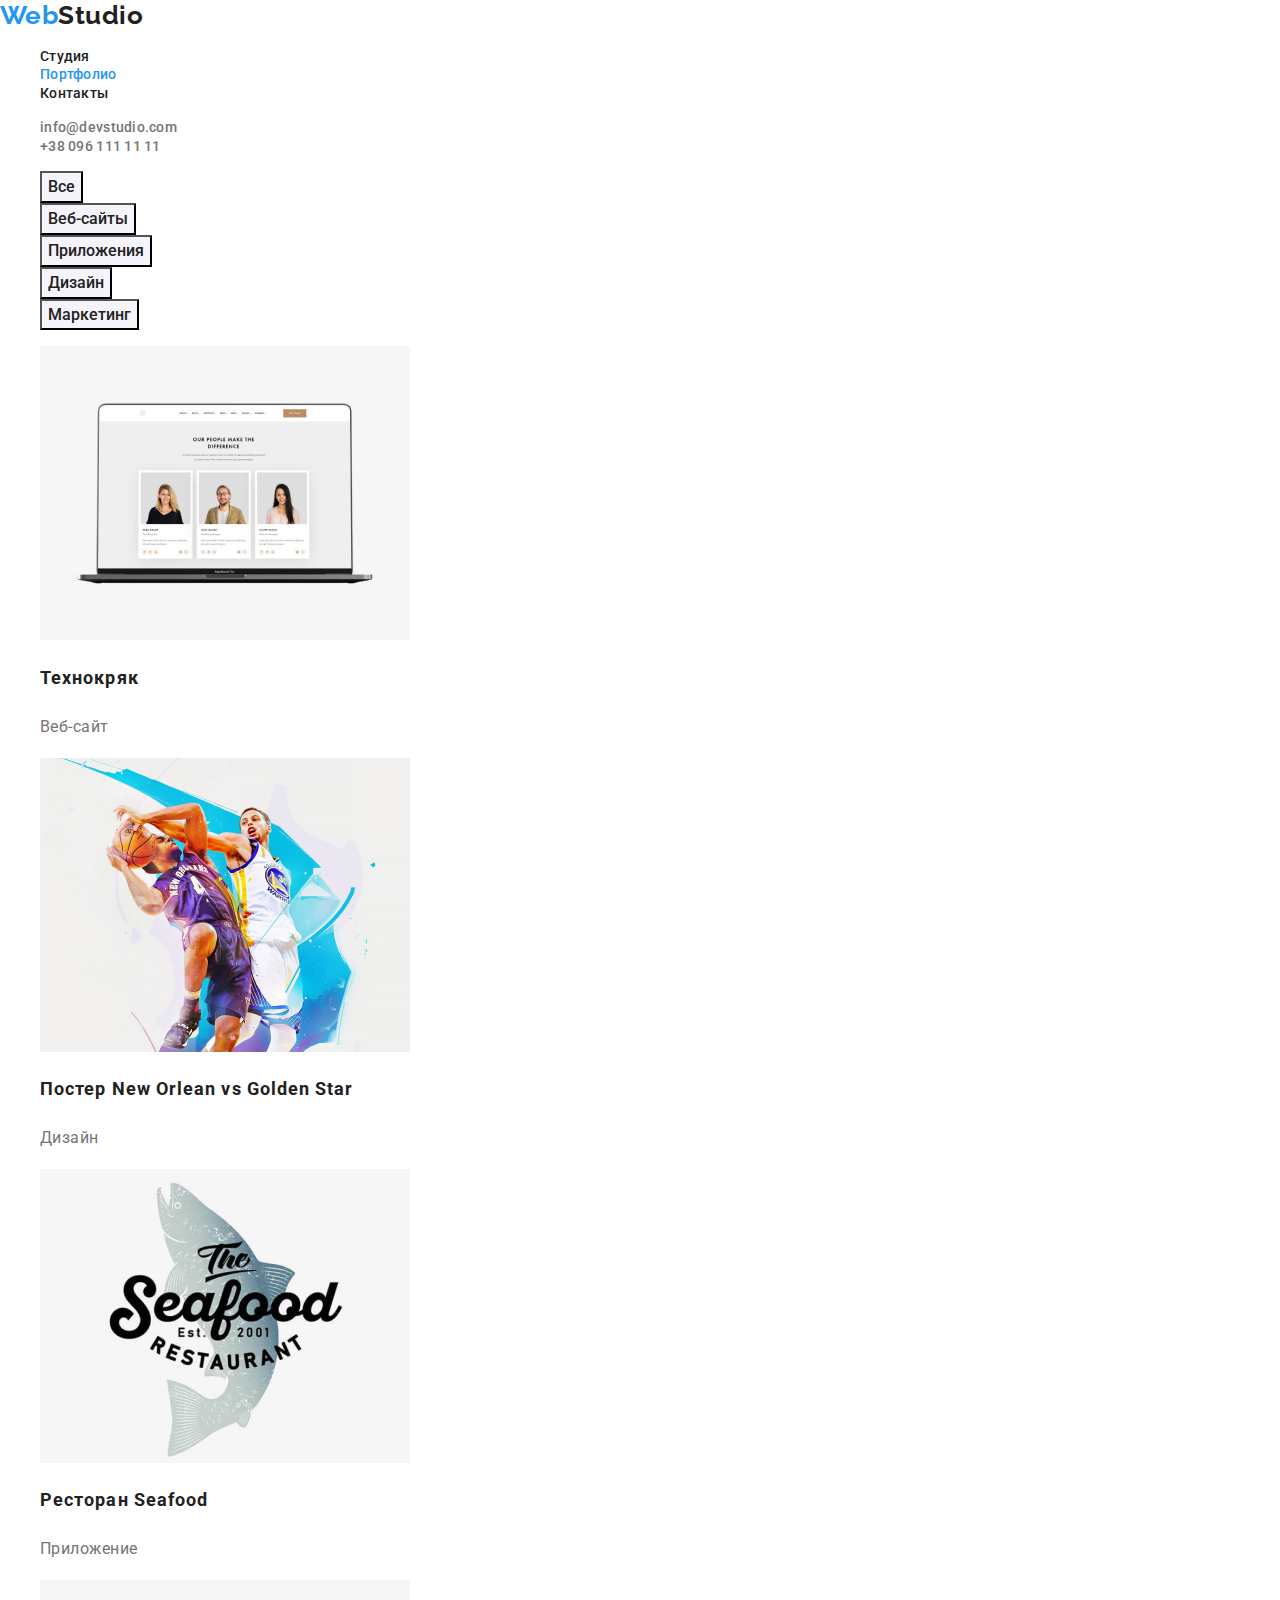
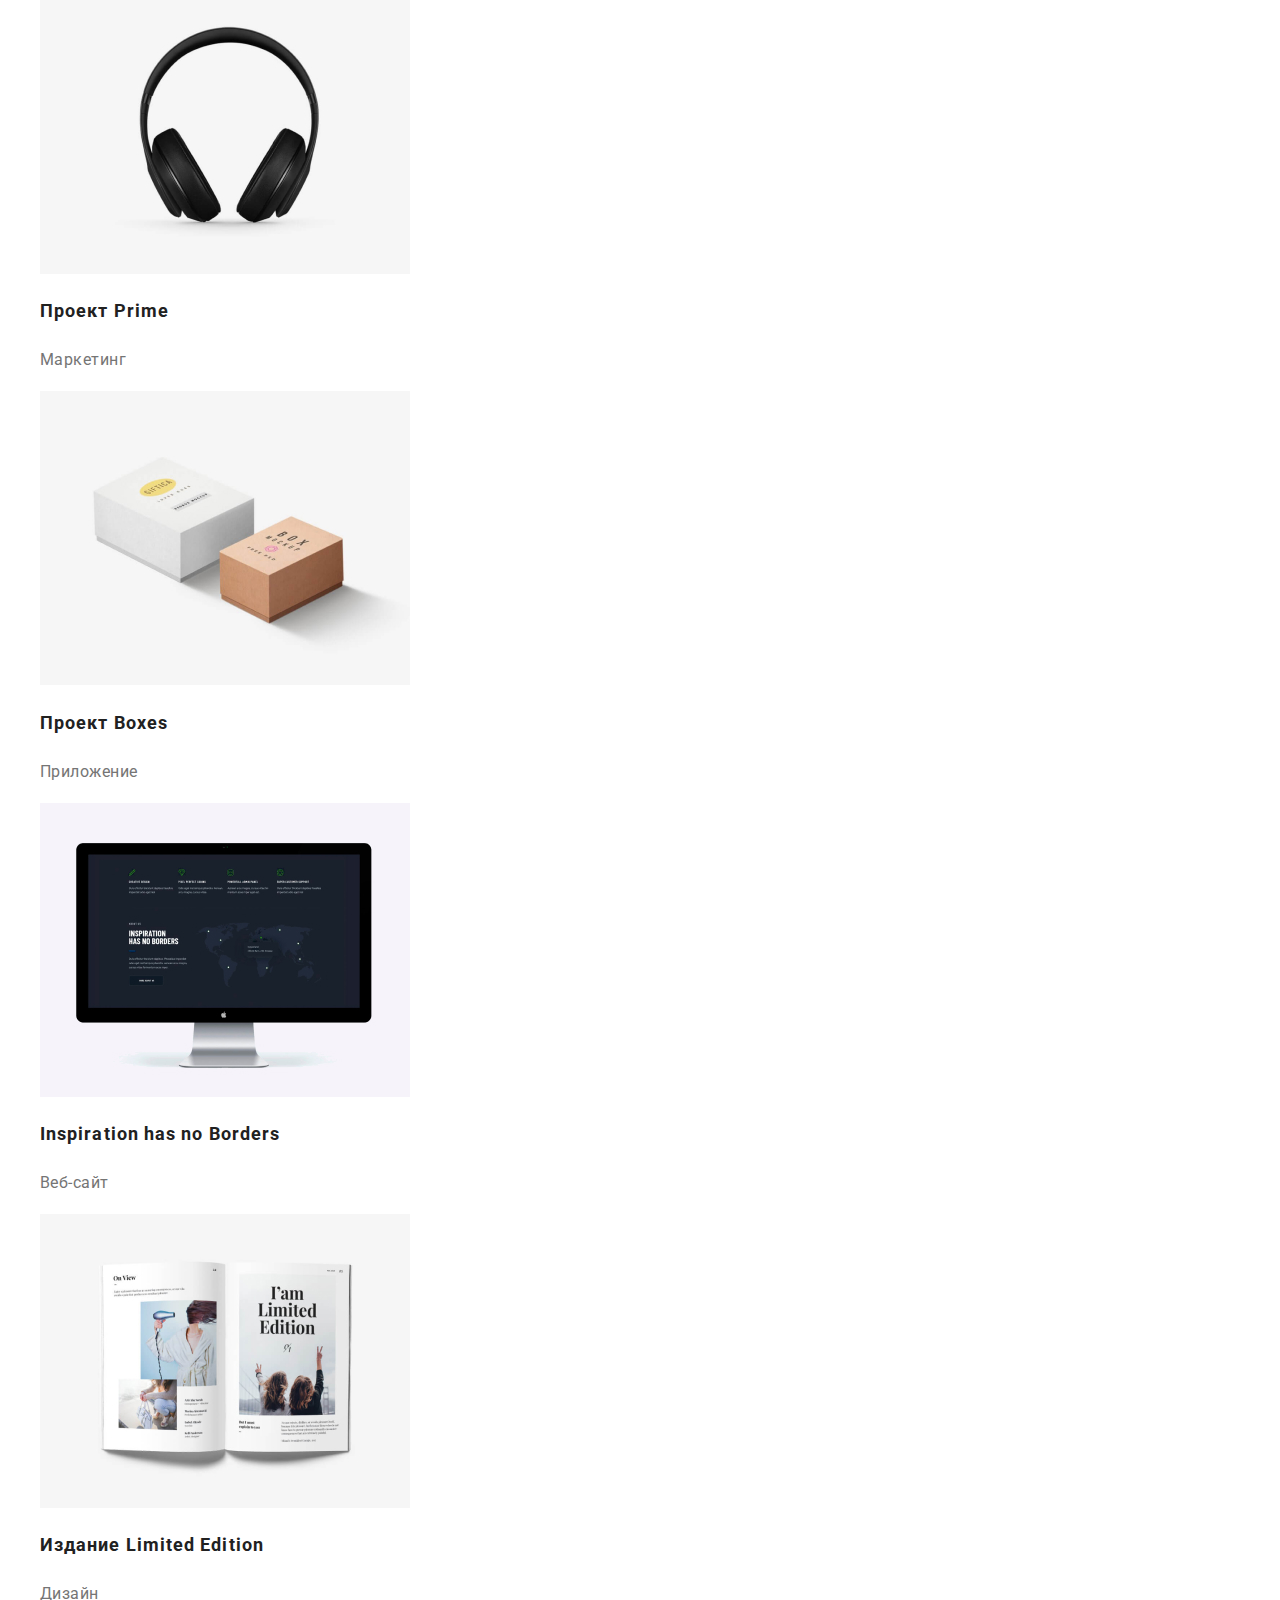
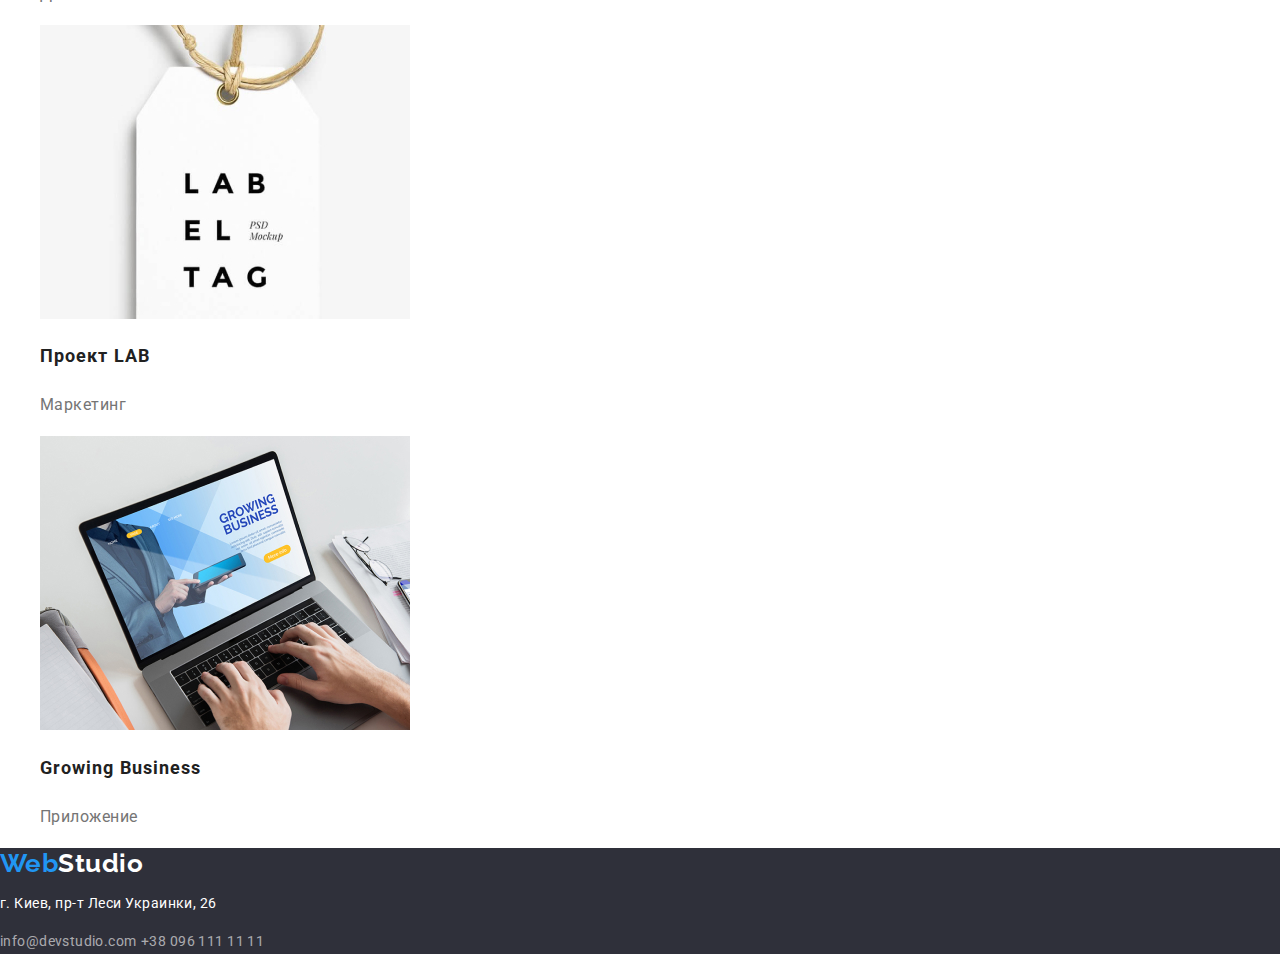
==== portfolio.html @ 4f275268 "files added" ====
<!DOCTYPE html>
<html lang="ru">
<head>
    <meta charset="UTF-8">
    <meta name="viewport" content="width=device-width, initial-scale=1.0">
    <link rel="stylesheet" href="./css/normalize.css">
    <link rel="preconnect" href="https://fonts.gstatic.com">
    <link href="https://fonts.googleapis.com/css2?family=Raleway:wght@700&family=Roboto:wght@400;500;700;900&display=swap"
        rel="stylesheet">
    <link href="https://fonts.googleapis.com/css2?family=Roboto:wght@400;500;700;900&display=swap" rel="stylesheet">
    <link rel="stylesheet" href="./css/styles.css">
    <title>Web Studio</title>
</head>
<body>
    <header class="page-header">
        <nav>
            <!-- LOGO -->
            <a class="logo header-logo" href="./index.html"><span class="logo-span">Web</span>Studio</a>
            <!-- LOGO END -->
            <ul class="site-nav">
                <li>
                    <a class="link" href="./index.html">Студия</a>
                </li>
                <li>
                    <a class="link active" href="./portfolio.html">Портфолио</a>
                </li>
                <li>
                    <a class="link" href="#">Контакты</a>
                </li>
            </ul>
        </nav>
        <ul class="contacts">
            <li>
                <a class="header-contacts" href="mailto:info@devstudio.com">info@devstudio.com</a>
            </li>
            <li>
                <a class="header-contacts" href="tel:+380961111111">+38 096 111 11 11</a>
            </li>
        </ul>
    </header>
    <main class="page-main">
        <section class="portfolio">
            <h1 class="visually-hidden">Портфолио</h1>
            <!-- FILTER-BUTTONS -->
            <ul>
                <li>
                    <button class="button" type="button">Все</button>
                </li>
                <li>
                    <button class="button" type="button">Веб-сайты</button>
                </li>
                <li>
                    <button class="button" type="button">Приложения</button>
                </li>
                <li>
                    <button class="button" type="button">Дизайн</button>
                </li>
                <li>
                    <button class="button" type="button">Маркетинг</button>
                </li>
            </ul>
            <!-- FILTER-BUTTONS end-->

            <!-- PROJECTS -->
            <ul class="project-list">
                <li>
                    <a href="">
                        <img width="370" height="294" src="./images/portfolio/img-0.jpg" alt="Картинка с ноутбуком">
                    <h2 class="title" >Технокряк</h2>
                    <p class="description">Веб-сайт</p>
                    </a>
                    </li>
                <li>
                    <a href="">
                        <img width="370" height="294" src="./images/portfolio/img-1.jpg" alt="Картинка с баскетболистами">
                    <h2 class="title" >Постер <span lang="en">New Orlean vs Golden Star</span></h2>
                    <p class="description">Дизайн</p>
                    </a>
                    </li>
                <li>
                    <a href="">
                        <img width="370" height="294" src="./images/portfolio/img-2.jpg" alt="Картинка с логотипом ресторана">
                    <h2 class="title" >Ресторан <span lang="en">Seafood</span></h2>
                    <p class="description">Приложение</p>
                    </a>
                    </li>
                <li>
                    <a href="">
                        <img width="370" height="294" src="./images/portfolio/img-3.jpg" alt="Картинка с наушниками">
                    <h2 class="title" >Проект <span lang="en">Prime</span></h2>
                    <p class="description">Маркетинг</p>
                    </a>
                    </li>
                <li>
                    <a href="">
                        <img width="370" height="294" src="./images/portfolio/img-4.jpg" alt="Картинка с картонными коробками">
                    <h2 class="title" >Проект <span lang="en">Boxes</span></h2>
                    <p class="description">Приложение</p>
                    </a>
                    </li>
                <li>
                    <a href="">
                        <img width="370" height="294" src="./images/portfolio/img-5.jpg" alt="Картинка с iMac">
                    <h2 class="title" lang="en">Inspiration has no Borders</h2>
                    <p class="description">Веб-сайт</p>
                    </a>
                    </li>
                <li>
                    <a href="">
                        <img width="370" height="294" src="./images/portfolio/img-6.jpg" alt="Картинка с журналом">
                    <h2 class="title" >Издание <span lang="en">Limited Edition</span></h2>
                    <p class="description">Дизайн</p>
                    </a>
                    </li>
                <li>
                    <a href="">
                        <img width="370" height="294" src="./images/portfolio/img-7.jpg" alt="Картинка с Биркой">
                    <h2 class="title" >Проект <span lang="en">LAB</span></h2>
                    <p class="description">Маркетинг</p>
                    </a>
                    </li>
                <li>
                    <a href="">
                        <img width="370" height="294" src="./images/portfolio/img-8.jpg" alt="Картинка с ноутбуком">
                    <h2 class="title" lang="en">Growing Business</h2>
                    <p class="description">Приложение</p>
                    </a>
                    </li>
            </ul>
            <!-- PROJECTS end -->
        </section>
    </main>
    <footer class="page-footer">
        <!-- lOGO -->
        <a class="logo footer-logo" href="./index.html"><span class="logo-span">Web</span>Studio</a>
        <!-- lOGO end -->
        <address class="page-adress">
            <p class="footer-adress">г. Киев, пр-т Леси Украинки, 26</p>
            <a class="footer-contacts" href="mailto:info@devstudio.com">info@devstudio.com</a>
            <a class="footer-contacts" href="tel:+380961111111">+38 096 111 11 11</a>
        </address>
    </footer>
</body>
</html>
---- css/styles.css ----
:root {
  --primary-text-color: #757575;
  --title-text-color: #212121;
  --accent-color: #2196f3;
  --main-bg-color: #ffffff;
  --secondary-light-bg-color: #f5f4fa;
  --secondary-dark-bg-color: #2f303a;

  --main-font-family: 'Roboto', sans-serif;
  --logo-font-family: 'Raleway', sans-serif;
}

ul {
  list-style: none;
}
a {
  text-decoration: none;
}
address {
  font-style: normal;
}

/* COMMON STYLES */
body {
  color: var(--primary-text-color);
  background-color: var(--main-bg-color);

  font-weight: 400;
  font-family: var(--main-font-family);
  letter-spacing: 0.03em;
}

/* HIDE HEADER */
.visually-hidden {
  position: absolute !important;
  clip: rect(1px 1px 1px 1px); /* IE6, IE7 */
  clip: rect(1px, 1px, 1px, 1px);
  padding: 0 !important;
  border: 0 !important;
  height: 1px !important;
  width: 1px !important;
  overflow: hidden;
}

/* LOGO  */
.logo {
  font-weight: 700;
  font-size: 26px;
  font-family: var(--logo-font-family);
  line-height: 1.19;
}
.header-logo .logo-span,
.footer-logo .logo-span {
  color: var(--accent-color);
}

/* BUTTONS */
.button {
  color: var(--title-text-color);
  background-color: var(--secondary-light-bg-color);

  font-weight: 500;
  font-family: inherit;
  font-size: 16px;
  line-height: 1.62;
}
.button:hover,
.button:focus,
.button.active {
  color: var(--main-bg-color);
  background-color: var(--accent-color);
}

/* SECTION */
.section .section-title {
  color: var(--title-text-color);

  font-weight: 700;
  font-size: 36px;
  line-height: 1.17;
  text-align: center;
}
/* COMMON STYLES end */

/* HEADER */
.header-logo {
  color: var(--title-text-color);
}

/* SITE NAV */
.site-nav .link {
  color: var(--title-text-color);

  font-weight: 500;
  font-size: 14px;
  line-height: 1.14;
  letter-spacing: 0.02em;
}
.site-nav .link:hover,
.site-nav .link:focus {
  color: var(--accent-color);
}
.site-nav .active {
  color: var(--accent-color);
}

/* CONTACTS */
.header-contacts {
  color: var(--primary-text-color);

  font-weight: 500;
  font-size: 14px;
  line-height: 1.14;
  letter-spacing: 0.02em;
}
.header-contacts:hover,
.header-contacts:focus {
  color: var(--accent-color);
}
/* HEADER end */

/* HERO SECTION */
.hero {
  color: var(--main-bg-color);
  background-color: var(--secondary-dark-bg-color);
}
.hero-title {
  font-weight: 900;
  font-size: 44px;
  line-height: 1.36;
  text-align: center;
  letter-spacing: 0.06em;
  text-transform: uppercase;
}
.hero .button {
  font-weight: 700;
  font-size: 16px;
  line-height: 1.88;
  letter-spacing: 0.06em;
}
.hero .button:hover {
  cursor: pointer;
}
/* HERO SECTION end */

/* ADVANTAGES */
.advantages .title {
  color: var(--title-text-color);
  font-weight: 700;
  font-size: 14px;
  line-height: 1.14;
  text-transform: uppercase;
}
.advantages .text {
  font-size: 14px;
  line-height: 1.71;
}
/* ADVANTAGES end */

/* TEAM */
.team {
  background-color: var(--secondary-light-bg-color);
}
.team .title {
  color: var(--title-text-color);
  font-weight: 500;
  font-size: 16px;
  line-height: 1.19;
}
.team .position {
  font-size: 16px;
  line-height: 1.19;
}
/* TEAM end */

/* FOOTER */
.page-footer {
  color: var(--main-bg-color);
  background-color: var(--secondary-dark-bg-color);
}
.footer-adress {
  font-size: 14px;
  line-height: 1.71;
}
.footer-logo {
  color: var(--main-bg-color);
}
.footer-contacts {
  color: rgba(255, 255, 255, 0.6);
  font-size: 14px;
  line-height: 1.71;
  letter-spacing: 0.03em;
}
.footer-contacts:hover,
.footer-contacts:focus {
  color: var(--accent-color);
}

/* PORTFOLIO */
.project-list .title {
  color: var(--title-text-color);
  font-weight: 700;
  font-size: 18px;
  line-height: 2;
  letter-spacing: 0.06em;
}
.project-list .description {
  color: var(--primary-text-color);
  font-size: 16px;
  line-height: 1.87;
}
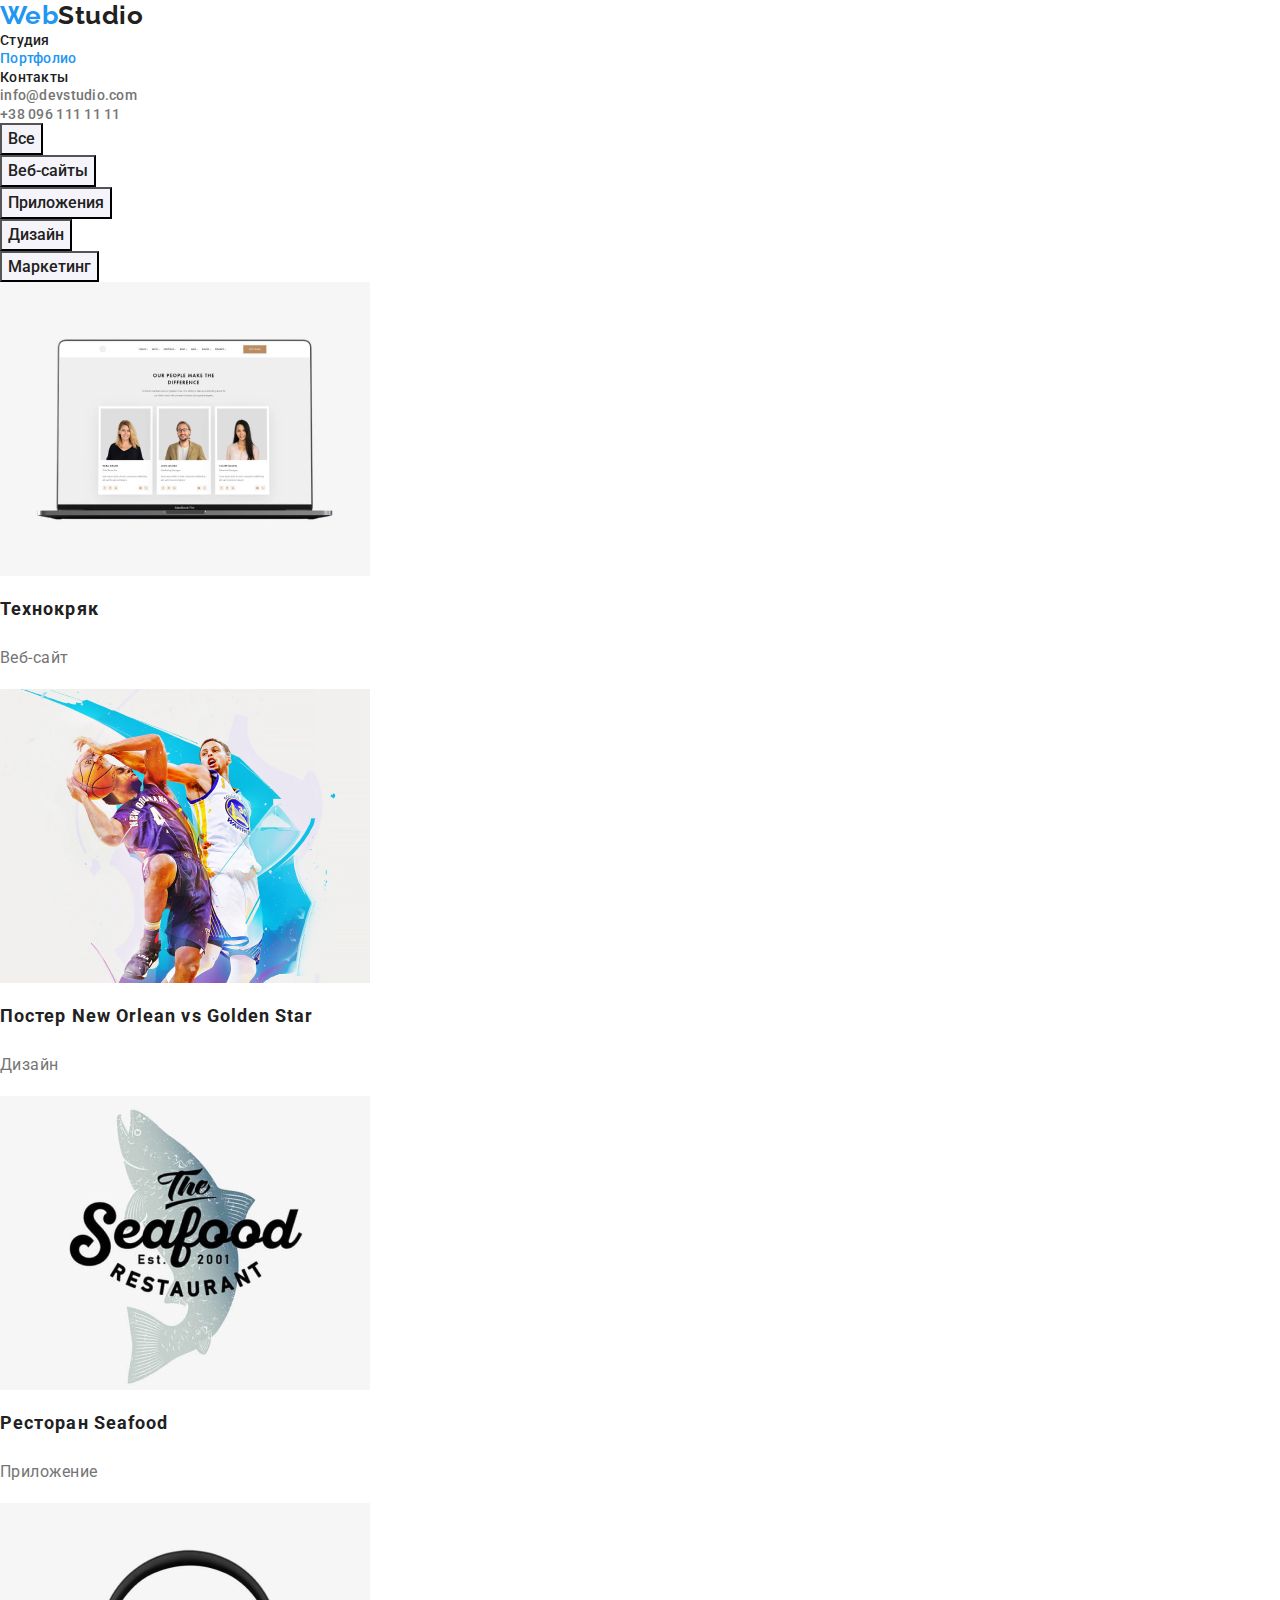
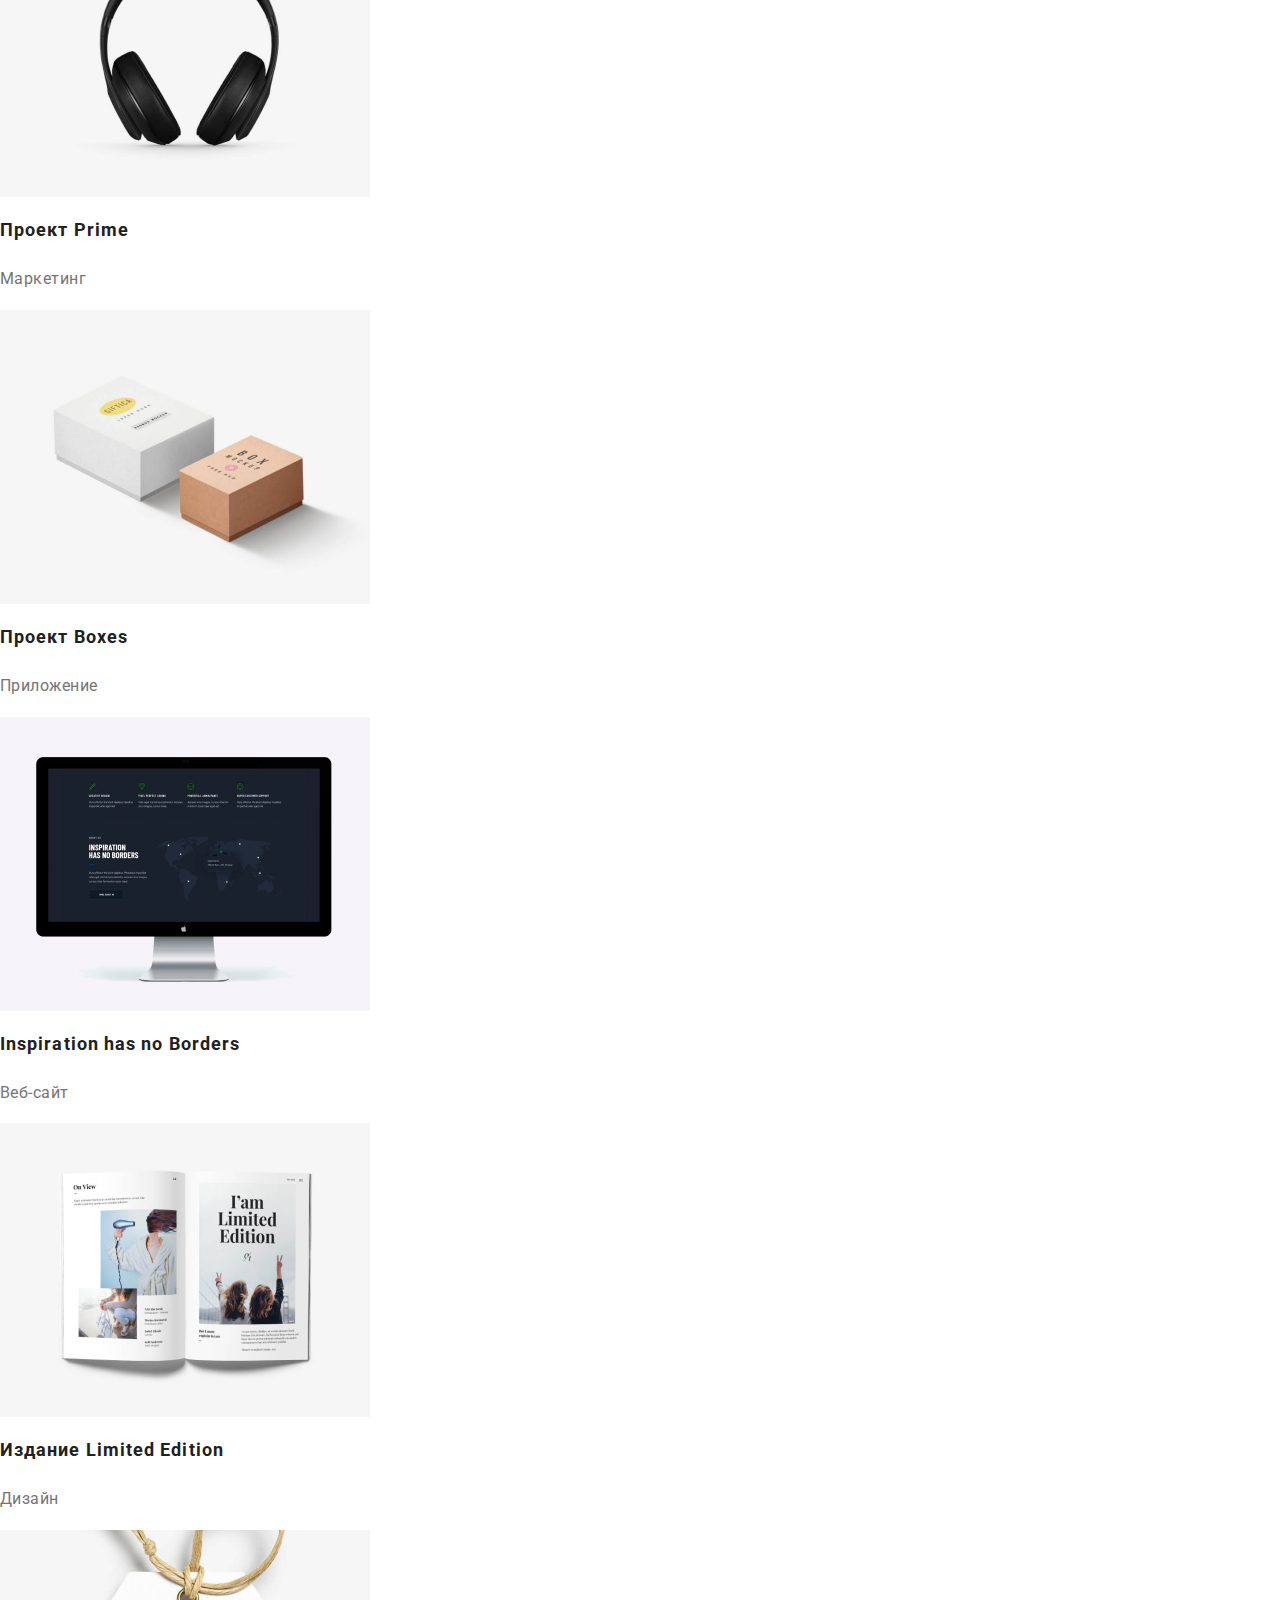
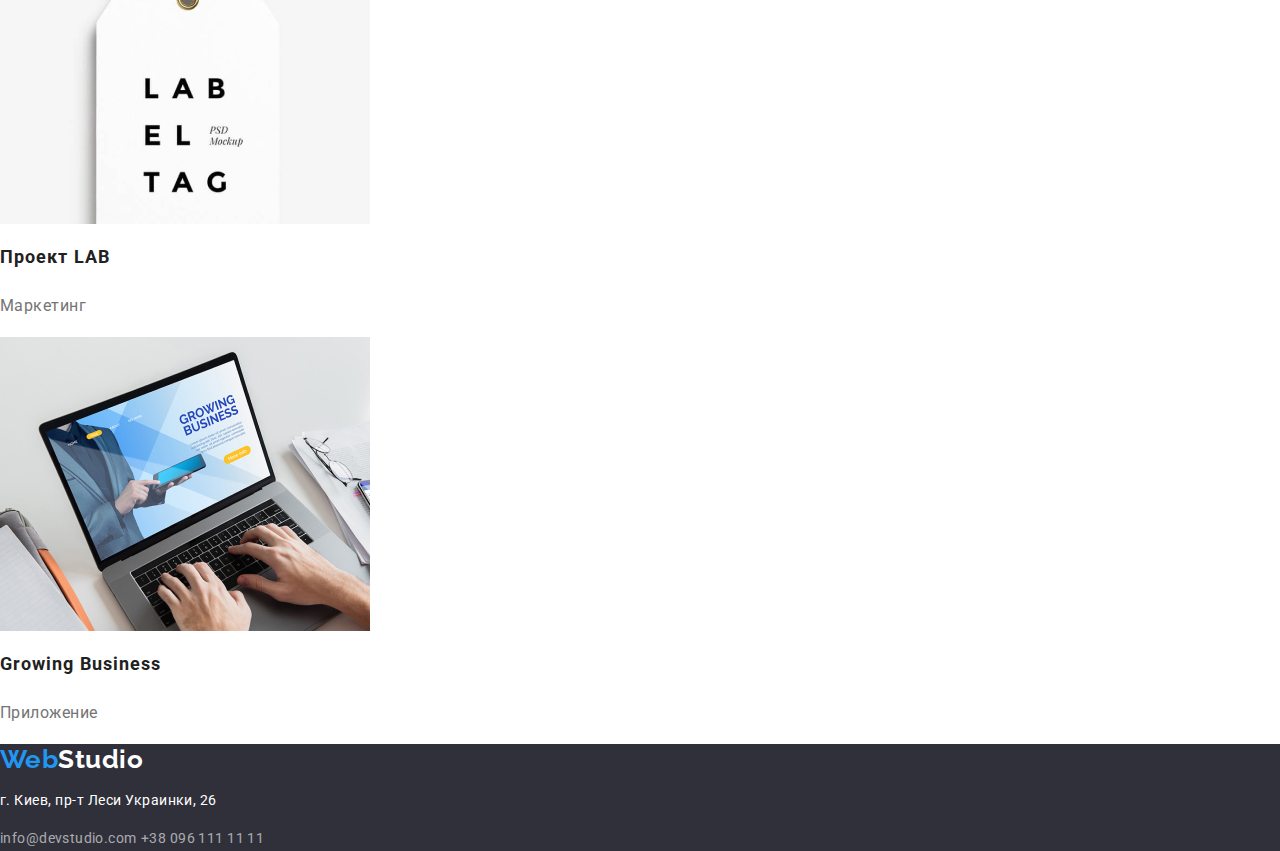
==== commit 6433dcac: "header position styles added" ====
--- a/portfolio.html
+++ b/portfolio.html
@@ -3,7 +3,7 @@
 <head>
     <meta charset="UTF-8">
     <meta name="viewport" content="width=device-width, initial-scale=1.0">
-    <link rel="stylesheet" href="./css/normalize.css">
+    <link rel="stylesheet" href="https://cdnjs.cloudflare.com/ajax/libs/modern-normalize/1.0.0/modern-normalize.min.css">
     <link rel="preconnect" href="https://fonts.gstatic.com">
     <link href="https://fonts.googleapis.com/css2?family=Raleway:wght@700&family=Roboto:wght@400;500;700;900&display=swap"
         rel="stylesheet">
@@ -15,9 +15,9 @@
     <header class="page-header">
         <nav>
             <!-- LOGO -->
-            <a class="logo header-logo" href="./index.html"><span class="logo-span">Web</span>Studio</a>
+            <a class="logo header-logo link" href="./index.html"><span class="logo-span">Web</span>Studio</a>
             <!-- LOGO END -->
-            <ul class="site-nav">
+            <ul class="site-nav list">
                 <li>
                     <a class="link" href="./index.html">Студия</a>
                 </li>
@@ -29,12 +29,12 @@
                 </li>
             </ul>
         </nav>
-        <ul class="contacts">
+        <ul class="contacts list">
             <li>
-                <a class="header-contacts" href="mailto:info@devstudio.com">info@devstudio.com</a>
+                <a class="header-contacts link" href="mailto:info@devstudio.com">info@devstudio.com</a>
             </li>
             <li>
-                <a class="header-contacts" href="tel:+380961111111">+38 096 111 11 11</a>
+                <a class="header-contacts link" href="tel:+380961111111">+38 096 111 11 11</a>
             </li>
         </ul>
     </header>
@@ -42,8 +42,8 @@
         <section class="portfolio">
             <h1 class="visually-hidden">Портфолио</h1>
             <!-- FILTER-BUTTONS -->
-            <ul>
-                <li>
+            <ul class="filter-buttons list">
+                <li class="filter-items">
                     <button class="button" type="button">Все</button>
                 </li>
                 <li>
@@ -62,65 +62,65 @@
             <!-- FILTER-BUTTONS end-->
 
             <!-- PROJECTS -->
-            <ul class="project-list">
+            <ul class="project-list list">
                 <li>
-                    <a href="">
+                    <a class="link" href="">
                         <img width="370" height="294" src="./images/portfolio/img-0.jpg" alt="Картинка с ноутбуком">
                     <h2 class="title" >Технокряк</h2>
                     <p class="description">Веб-сайт</p>
                     </a>
                     </li>
                 <li>
-                    <a href="">
+                    <a class="link" href="">
                         <img width="370" height="294" src="./images/portfolio/img-1.jpg" alt="Картинка с баскетболистами">
                     <h2 class="title" >Постер <span lang="en">New Orlean vs Golden Star</span></h2>
                     <p class="description">Дизайн</p>
                     </a>
                     </li>
                 <li>
-                    <a href="">
+                    <a class="link" href="">
                         <img width="370" height="294" src="./images/portfolio/img-2.jpg" alt="Картинка с логотипом ресторана">
                     <h2 class="title" >Ресторан <span lang="en">Seafood</span></h2>
                     <p class="description">Приложение</p>
                     </a>
                     </li>
                 <li>
-                    <a href="">
+                    <a class="link" href="">
                         <img width="370" height="294" src="./images/portfolio/img-3.jpg" alt="Картинка с наушниками">
                     <h2 class="title" >Проект <span lang="en">Prime</span></h2>
                     <p class="description">Маркетинг</p>
                     </a>
                     </li>
                 <li>
-                    <a href="">
+                    <a class="link" href="">
                         <img width="370" height="294" src="./images/portfolio/img-4.jpg" alt="Картинка с картонными коробками">
                     <h2 class="title" >Проект <span lang="en">Boxes</span></h2>
                     <p class="description">Приложение</p>
                     </a>
                     </li>
                 <li>
-                    <a href="">
+                    <a class="link" href="">
                         <img width="370" height="294" src="./images/portfolio/img-5.jpg" alt="Картинка с iMac">
                     <h2 class="title" lang="en">Inspiration has no Borders</h2>
                     <p class="description">Веб-сайт</p>
                     </a>
                     </li>
                 <li>
-                    <a href="">
+                    <a class="link" href="">
                         <img width="370" height="294" src="./images/portfolio/img-6.jpg" alt="Картинка с журналом">
                     <h2 class="title" >Издание <span lang="en">Limited Edition</span></h2>
                     <p class="description">Дизайн</p>
                     </a>
                     </li>
                 <li>
-                    <a href="">
+                    <a class="link" href="">
                         <img width="370" height="294" src="./images/portfolio/img-7.jpg" alt="Картинка с Биркой">
                     <h2 class="title" >Проект <span lang="en">LAB</span></h2>
                     <p class="description">Маркетинг</p>
                     </a>
                     </li>
                 <li>
-                    <a href="">
+                    <a class="link" href="">
                         <img width="370" height="294" src="./images/portfolio/img-8.jpg" alt="Картинка с ноутбуком">
                     <h2 class="title" lang="en">Growing Business</h2>
                     <p class="description">Приложение</p>
@@ -132,12 +132,12 @@
     </main>
     <footer class="page-footer">
         <!-- lOGO -->
-        <a class="logo footer-logo" href="./index.html"><span class="logo-span">Web</span>Studio</a>
+        <a class="logo footer-logo link" href="./index.html"><span class="logo-span">Web</span>Studio</a>
         <!-- lOGO end -->
         <address class="page-adress">
-            <p class="footer-adress">г. Киев, пр-т Леси Украинки, 26</p>
-            <a class="footer-contacts" href="mailto:info@devstudio.com">info@devstudio.com</a>
-            <a class="footer-contacts" href="tel:+380961111111">+38 096 111 11 11</a>
+            <p class="footer-adress ">г. Киев, пр-т Леси Украинки, 26</p>
+            <a class="footer-contacts link" href="mailto:info@devstudio.com">info@devstudio.com</a>
+            <a class="footer-contacts link" href="tel:+380961111111">+38 096 111 11 11</a>
         </address>
     </footer>
 </body>
--- a/css/styles.css
+++ b/css/styles.css
@@ -10,15 +10,20 @@
   --logo-font-family: 'Raleway', sans-serif;
 }
 
-ul {
+/* RESETS */
+
+img {
+  display: block;
+}
+.list {
   list-style: none;
-}
-a {
+  margin: 0;
+  padding: 0;
+}
+.link {
   text-decoration: none;
 }
-address {
-  font-style: normal;
-}
+/* RESETS end */
 
 /* COMMON STYLES */
 body {
@@ -29,8 +34,14 @@
   font-family: var(--main-font-family);
   letter-spacing: 0.03em;
 }
-
-/* HIDE HEADER */
+.container {
+  width: 1200px;
+  margin-left: 15px;
+  margin-right: 15px;
+  outline: 1px solid teal;
+}
+
+/* HIDE HEADINGS */
 .visually-hidden {
   position: absolute !important;
   clip: rect(1px 1px 1px 1px); /* IE6, IE7 */
@@ -83,6 +94,13 @@
 /* COMMON STYLES end */
 
 /* HEADER */
+.page-header {
+  min-height: 80px;
+}
+.header-container {
+  padding-top: 24px;
+  padding-bottom: 25px;
+}
 .header-logo {
   color: var(--title-text-color);
 }
@@ -119,10 +137,14 @@
 }
 /* HEADER end */
 
-/* HERO SECTION */
+/* HERO */
 .hero {
   color: var(--main-bg-color);
   background-color: var(--secondary-dark-bg-color);
+}
+.hero-container {
+  /* padding-top: 200px; */
+  text-align: center;
 }
 .hero-title {
   font-weight: 900;
@@ -141,7 +163,7 @@
 .hero .button:hover {
   cursor: pointer;
 }
-/* HERO SECTION end */
+/* HERO end */
 
 /* ADVANTAGES */
 .advantages .title {
@@ -195,6 +217,10 @@
 .footer-contacts:focus {
   color: var(--accent-color);
 }
+.page-adress {
+  font-style: normal;
+}
+/* FOOTER end */
 
 /* PORTFOLIO */
 .project-list .title {
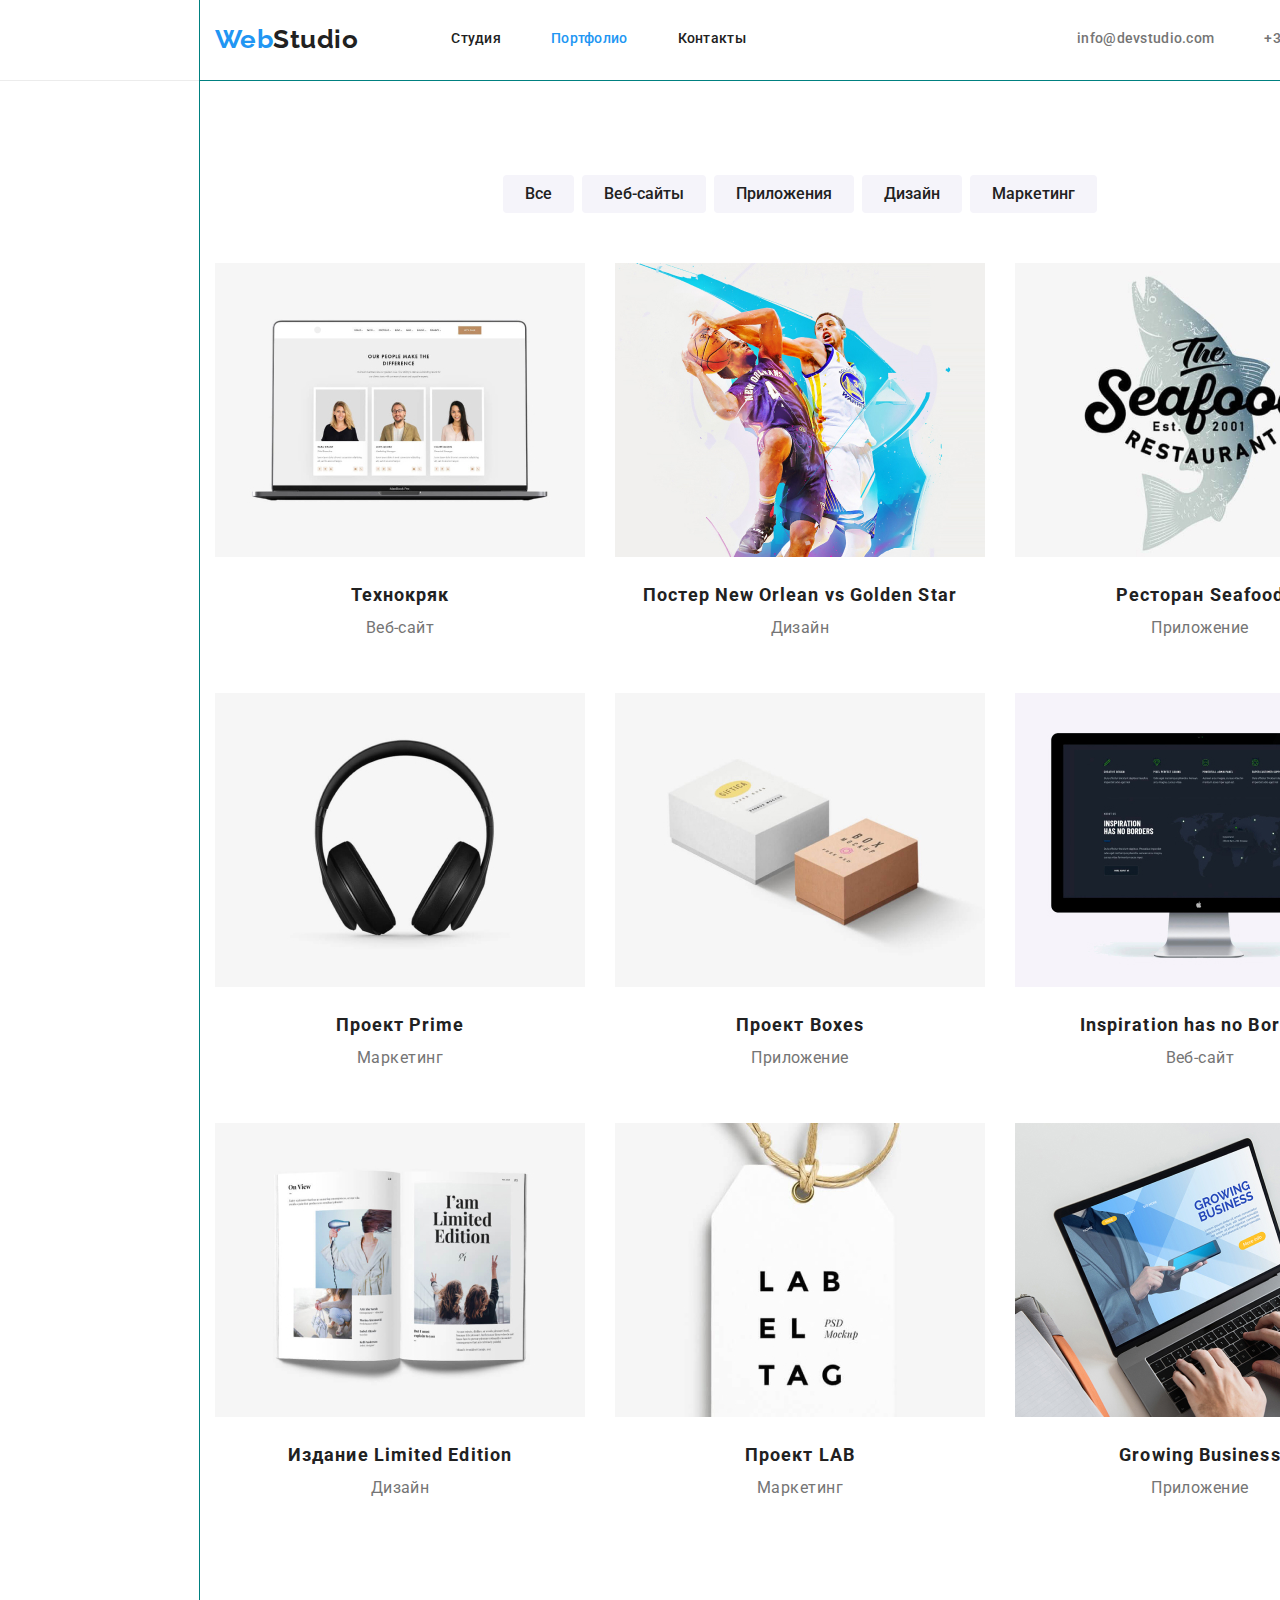
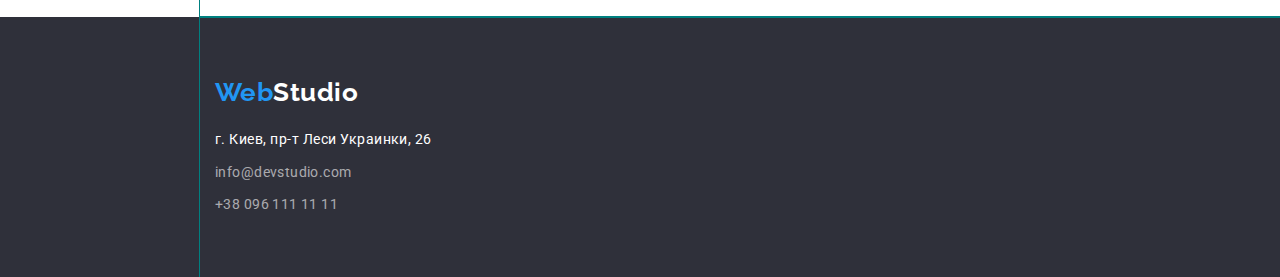
==== commit 4961300d: "footer styles added" ====
--- a/portfolio.html
+++ b/portfolio.html
@@ -13,132 +13,157 @@
 </head>
 <body>
     <header class="page-header">
-        <nav>
-            <!-- LOGO -->
-            <a class="logo header-logo link" href="./index.html"><span class="logo-span">Web</span>Studio</a>
-            <!-- LOGO END -->
-            <ul class="site-nav list">
-                <li>
-                    <a class="link" href="./index.html">Студия</a>
+        <div class="header-container container">
+            <nav class="main-nav">
+                <!-- lOGO -->
+                <a class="logo header-logo link" href="./index.html"><span class="logo-span">Web</span>Studio</a>
+                <!-- lOGO end -->
+                <ul class="site-nav list">
+                    <li class="nav-item">
+                        <a class="link" href="./index.html">Студия</a>
+                    </li>
+                    <li class="nav-item">
+                        <a class="link active" href="./portfolio.html">Портфолио</a>
+                    </li>
+                    <li class="nav-item">
+                        <a class="link" href="#">Контакты</a>
+                    </li>
+                </ul>
+            </nav>
+            <ul class="contacts list">
+                <li class="contacts-item">
+                    <a class="header-contacts link" href="mailto:info@devstudio.com">info@devstudio.com</a>
                 </li>
-                <li>
-                    <a class="link active" href="./portfolio.html">Портфолио</a>
-                </li>
-                <li>
-                    <a class="link" href="#">Контакты</a>
+                <li class="contacts-item">
+                    <a class="header-contacts link" href="tel:+380961111111">+38 096 111 11 11</a>
                 </li>
             </ul>
-        </nav>
-        <ul class="contacts list">
-            <li>
-                <a class="header-contacts link" href="mailto:info@devstudio.com">info@devstudio.com</a>
-            </li>
-            <li>
-                <a class="header-contacts link" href="tel:+380961111111">+38 096 111 11 11</a>
-            </li>
-        </ul>
+        </div>
     </header>
     <main class="page-main">
         <section class="portfolio">
-            <h1 class="visually-hidden">Портфолио</h1>
-            <!-- FILTER-BUTTONS -->
-            <ul class="filter-buttons list">
-                <li class="filter-items">
-                    <button class="button" type="button">Все</button>
-                </li>
-                <li>
-                    <button class="button" type="button">Веб-сайты</button>
-                </li>
-                <li>
-                    <button class="button" type="button">Приложения</button>
-                </li>
-                <li>
-                    <button class="button" type="button">Дизайн</button>
-                </li>
-                <li>
-                    <button class="button" type="button">Маркетинг</button>
-                </li>
-            </ul>
-            <!-- FILTER-BUTTONS end-->
-
-            <!-- PROJECTS -->
-            <ul class="project-list list">
-                <li>
-                    <a class="link" href="">
-                        <img width="370" height="294" src="./images/portfolio/img-0.jpg" alt="Картинка с ноутбуком">
-                    <h2 class="title" >Технокряк</h2>
-                    <p class="description">Веб-сайт</p>
-                    </a>
+            <div class="portfolio-container container">
+                <h1 class="visually-hidden">Портфолио</h1>
+                <!-- FILTER-BUTTONS -->
+                <ul class="filter-buttons list">
+                    <li class="filter-item">
+                        <button class="button" type="button">Все</button>
                     </li>
-                <li>
-                    <a class="link" href="">
-                        <img width="370" height="294" src="./images/portfolio/img-1.jpg" alt="Картинка с баскетболистами">
-                    <h2 class="title" >Постер <span lang="en">New Orlean vs Golden Star</span></h2>
-                    <p class="description">Дизайн</p>
-                    </a>
+                    <li class="filter-item">
+                        <button class="button" type="button">Веб-сайты</button>
                     </li>
-                <li>
-                    <a class="link" href="">
-                        <img width="370" height="294" src="./images/portfolio/img-2.jpg" alt="Картинка с логотипом ресторана">
-                    <h2 class="title" >Ресторан <span lang="en">Seafood</span></h2>
-                    <p class="description">Приложение</p>
-                    </a>
+                    <li class="filter-item">
+                        <button class="button" type="button">Приложения</button>
                     </li>
-                <li>
-                    <a class="link" href="">
-                        <img width="370" height="294" src="./images/portfolio/img-3.jpg" alt="Картинка с наушниками">
-                    <h2 class="title" >Проект <span lang="en">Prime</span></h2>
-                    <p class="description">Маркетинг</p>
-                    </a>
+                    <li class="filter-item">
+                        <button class="button" type="button">Дизайн</button>
                     </li>
-                <li>
-                    <a class="link" href="">
-                        <img width="370" height="294" src="./images/portfolio/img-4.jpg" alt="Картинка с картонными коробками">
-                    <h2 class="title" >Проект <span lang="en">Boxes</span></h2>
-                    <p class="description">Приложение</p>
-                    </a>
+                    <li class="filter-item">
+                        <button class="button" type="button">Маркетинг</button>
                     </li>
-                <li>
-                    <a class="link" href="">
-                        <img width="370" height="294" src="./images/portfolio/img-5.jpg" alt="Картинка с iMac">
-                    <h2 class="title" lang="en">Inspiration has no Borders</h2>
-                    <p class="description">Веб-сайт</p>
-                    </a>
+                </ul>
+                <!-- FILTER-BUTTONS end-->
+                
+                <!-- PROJECTS -->
+                <ul class="project-list list">
+                    <li class="project-item">
+                        <a class="link" href="">
+                            <img width="370" height="294" src="./images/portfolio/img-0.jpg" alt="Картинка с ноутбуком">
+                            <div class="project-description-wrapper">
+                                <h2 class="title">Технокряк</h2>
+                                <p class="description">Веб-сайт</p>
+                            </div>
+                        </a>
                     </li>
-                <li>
-                    <a class="link" href="">
-                        <img width="370" height="294" src="./images/portfolio/img-6.jpg" alt="Картинка с журналом">
-                    <h2 class="title" >Издание <span lang="en">Limited Edition</span></h2>
-                    <p class="description">Дизайн</p>
-                    </a>
+                    <li class="project-item">
+                        <a class="link" href="">
+                            <img width="370" height="294" src="./images/portfolio/img-1.jpg" alt="Картинка с баскетболистами">
+                            <div class="project-description-wrapper">
+                                <h2 class="title">Постер <span lang="en">New Orlean vs Golden Star</span></h2>
+                                <p class="description">Дизайн</p>
+                            </div>
+                        </a>
                     </li>
-                <li>
-                    <a class="link" href="">
-                        <img width="370" height="294" src="./images/portfolio/img-7.jpg" alt="Картинка с Биркой">
-                    <h2 class="title" >Проект <span lang="en">LAB</span></h2>
-                    <p class="description">Маркетинг</p>
-                    </a>
+                    <li class="project-item">
+                        <a class="link" href="">
+                            <img width="370" height="294" src="./images/portfolio/img-2.jpg" alt="Картинка с логотипом ресторана">
+                            <div class="project-description-wrapper">
+                                <h2 class="title">Ресторан <span lang="en">Seafood</span></h2>
+                                <p class="description">Приложение</p>
+                            </div>
+                        </a>
                     </li>
-                <li>
-                    <a class="link" href="">
-                        <img width="370" height="294" src="./images/portfolio/img-8.jpg" alt="Картинка с ноутбуком">
-                    <h2 class="title" lang="en">Growing Business</h2>
-                    <p class="description">Приложение</p>
-                    </a>
+                    <li class="project-item">
+                        <a class="link" href="">
+                            <img width="370" height="294" src="./images/portfolio/img-3.jpg" alt="Картинка с наушниками">
+                            <div class="project-description-wrapper">
+                                <h2 class="title">Проект <span lang="en">Prime</span></h2>
+                                <p class="description">Маркетинг</p>
+                            </div>
+                        </a>
                     </li>
-            </ul>
-            <!-- PROJECTS end -->
+                    <li class="project-item">
+                        <a class="link" href="">
+                            <img width="370" height="294" src="./images/portfolio/img-4.jpg" alt="Картинка с картонными коробками">
+                            <div class="project-description-wrapper">
+                                <h2 class="title">Проект <span lang="en">Boxes</span></h2>
+                                <p class="description">Приложение</p>
+                            </div>
+                        </a>
+                    </li>
+                    <li class="project-item">
+                        <a class="link" href="">
+                            <img width="370" height="294" src="./images/portfolio/img-5.jpg" alt="Картинка с iMac">
+                            <div class="project-description-wrapper">
+                                <h2 class="title" lang="en">Inspiration has no Borders</h2>
+                                <p class="description">Веб-сайт</p>
+                            </div>
+                        </a>
+                    </li>
+                    <li class="project-item">
+                        <a class="link" href="">
+                            <img width="370" height="294" src="./images/portfolio/img-6.jpg" alt="Картинка с журналом">
+                            <div class="project-description-wrapper">
+                                <h2 class="title">Издание <span lang="en">Limited Edition</span></h2>
+                                <p class="description">Дизайн</p>
+                            </div>
+                        </a>
+                    </li>
+                    <li class="project-item">
+                        <a class="link" href="">
+                            <img width="370" height="294" src="./images/portfolio/img-7.jpg" alt="Картинка с Биркой">
+                            <div class="project-description-wrapper">
+                                <h2 class="title">Проект <span lang="en">LAB</span></h2>
+                                <p class="description">Маркетинг</p>
+                            </div>
+                        </a>
+                    </li>
+                    <li class="project-item">
+                        <a class="link" href="">
+                            <img width="370" height="294" src="./images/portfolio/img-8.jpg" alt="Картинка с ноутбуком">
+                            <div class="project-description-wrapper">
+                                <h2 class="title" lang="en">Growing Business</h2>
+                                <p class="description">Приложение</p>
+                            </div>
+                        </a>
+                    </li>
+                </ul>
+                <!-- PROJECTS end -->
+            </div>
+            
         </section>
     </main>
     <footer class="page-footer">
-        <!-- lOGO -->
-        <a class="logo footer-logo link" href="./index.html"><span class="logo-span">Web</span>Studio</a>
-        <!-- lOGO end -->
-        <address class="page-adress">
-            <p class="footer-adress ">г. Киев, пр-т Леси Украинки, 26</p>
-            <a class="footer-contacts link" href="mailto:info@devstudio.com">info@devstudio.com</a>
-            <a class="footer-contacts link" href="tel:+380961111111">+38 096 111 11 11</a>
-        </address>
+        <div class="footer-container container">
+            <!-- lOGO -->
+            <a class="logo footer-logo link" href="./index.html"><span class="logo-span">Web</span>Studio</a>
+            <!-- lOGO end -->
+            <address class="page-adress">
+                <p class="footer-adress item">г. Киев, пр-т Леси Украинки, 26</p>
+                <a class="footer-contacts link item" href="mailto:info@devstudio.com">info@devstudio.com</a>
+                <a class="footer-contacts link item" href="tel:+380961111111">+38 096 111 11 11</a>
+            </address>
+        </div>
     </footer>
 </body>
 </html>--- a/css/styles.css
+++ b/css/styles.css
@@ -15,18 +15,40 @@
 img {
   display: block;
 }
+
+h1,
+h2,
+h3,
+h4,
+h5,
+h6,
+p {
+  margin: 0;
+}
+
+ul,
+li {
+  margin: 0;
+  padding: 0;
+}
+
 .list {
   list-style: none;
-  margin: 0;
-  padding: 0;
-}
+}
+
 .link {
   text-decoration: none;
 }
+
+.page-adress {
+  font-style: normal;
+}
 /* RESETS end */
 
 /* COMMON STYLES */
 body {
+  margin: auto;
+  width: 1600px;
   color: var(--primary-text-color);
   background-color: var(--main-bg-color);
 
@@ -36,8 +58,11 @@
 }
 .container {
   width: 1200px;
-  margin-left: 15px;
-  margin-right: 15px;
+  margin: 0 auto;
+  padding-top: 94px;
+  padding-bottom: 94px;
+  padding-left: 15px;
+  padding-right: 15px;
   outline: 1px solid teal;
 }
 
@@ -74,6 +99,9 @@
   font-family: inherit;
   font-size: 16px;
   line-height: 1.62;
+  display: inline-block;
+  border: 0;
+  border-radius: 4px;
 }
 .button:hover,
 .button:focus,
@@ -84,6 +112,9 @@
 
 /* SECTION */
 .section .section-title {
+  margin-top: 0;
+  margin-bottom: 50px;
+
   color: var(--title-text-color);
 
   font-weight: 700;
@@ -95,45 +126,76 @@
 
 /* HEADER */
 .page-header {
-  min-height: 80px;
+  border-bottom: 1px solid #ececec;
 }
 .header-container {
+  display: flex;
+  align-items: center;
+  justify-content: space-between;
   padding-top: 24px;
   padding-bottom: 25px;
 }
+
 .header-logo {
+  margin-right: 93px;
   color: var(--title-text-color);
 }
 
 /* SITE NAV */
+.main-nav {
+  display: flex;
+  align-items: center;
+}
+
+.site-nav {
+  display: flex;
+}
+
+.nav-item:not(:last-child) {
+  margin-right: 50px;
+}
+
 .site-nav .link {
-  color: var(--title-text-color);
-
+  display: block;
+
+  color: var(--title-text-color);
   font-weight: 500;
   font-size: 14px;
   line-height: 1.14;
   letter-spacing: 0.02em;
 }
+
 .site-nav .link:hover,
 .site-nav .link:focus {
   color: var(--accent-color);
 }
+
 .site-nav .active {
   color: var(--accent-color);
 }
 
 /* CONTACTS */
+.contacts {
+  display: flex;
+}
+
 .header-contacts {
+  display: block;
+
   color: var(--primary-text-color);
-
   font-weight: 500;
   font-size: 14px;
   line-height: 1.14;
   letter-spacing: 0.02em;
 }
+
 .header-contacts:hover,
 .header-contacts:focus {
   color: var(--accent-color);
+}
+
+.contacts-item:not(:last-child) {
+  margin-right: 50px;
 }
 /* HEADER end */
 
@@ -143,10 +205,11 @@
   background-color: var(--secondary-dark-bg-color);
 }
 .hero-container {
-  /* padding-top: 200px; */
+  padding: 200px 250px;
   text-align: center;
 }
 .hero-title {
+  margin-bottom: 30px;
   font-weight: 900;
   font-size: 44px;
   line-height: 1.36;
@@ -155,6 +218,9 @@
   text-transform: uppercase;
 }
 .hero .button {
+  min-width: 200px;
+  min-height: 50px;
+  padding: 10px 32px;
   font-weight: 700;
   font-size: 16px;
   line-height: 1.88;
@@ -167,6 +233,9 @@
 
 /* ADVANTAGES */
 .advantages .title {
+  margin: 0;
+  padding: 0;
+
   color: var(--title-text-color);
   font-weight: 700;
   font-size: 14px;
@@ -178,20 +247,35 @@
   line-height: 1.71;
 }
 /* ADVANTAGES end */
+
+/* WHAT WE DO */
+
+/* WHAT WE DO end*/
 
 /* TEAM */
 .team {
   background-color: var(--secondary-light-bg-color);
 }
+.team-item {
+  padding-bottom: 30px;
+}
+.team .photo {
+  margin: auto;
+  margin-bottom: 30px;
+}
 .team .title {
+  margin-bottom: 10px;
+  margin: 0;
   color: var(--title-text-color);
   font-weight: 500;
   font-size: 16px;
   line-height: 1.19;
+  text-align: center;
 }
 .team .position {
   font-size: 16px;
   line-height: 1.19;
+  text-align: center;
 }
 /* TEAM end */
 
@@ -200,29 +284,76 @@
   color: var(--main-bg-color);
   background-color: var(--secondary-dark-bg-color);
 }
+
+.page-adress .item:not(:last-child) {
+  margin-bottom: 9px;
+}
+
+.footer-container {
+  padding-top: 60px;
+  padding-bottom: 60px;
+}
+
 .footer-adress {
   font-size: 14px;
   line-height: 1.71;
 }
+
 .footer-logo {
+  display: block;
+  margin-bottom: 20px;
   color: var(--main-bg-color);
 }
+
 .footer-contacts {
+  display: block;
   color: rgba(255, 255, 255, 0.6);
   font-size: 14px;
   line-height: 1.71;
   letter-spacing: 0.03em;
 }
+
 .footer-contacts:hover,
 .footer-contacts:focus {
   color: var(--accent-color);
 }
-.page-adress {
-  font-style: normal;
-}
 /* FOOTER end */
 
 /* PORTFOLIO */
+.filter-buttons {
+  display: flex;
+  justify-content: center;
+  margin-bottom: 50px;
+}
+
+.filter-item:not(:last-child) {
+  margin-right: 8px;
+}
+
+.filter-buttons .button {
+  min-height: 38px;
+  padding: 6px 22px;
+}
+
+.project-list {
+  display: flex;
+  flex-wrap: wrap;
+}
+
+.project-item {
+  width: calc((100% - 60px) / 3);
+  margin-right: 30px;
+  margin-bottom: 30px;
+}
+
+.project-item:nth-child(3n) {
+  margin-right: 0;
+}
+
+.project-item:nth-last-child(-n + 3) {
+  margin-bottom: 0;
+}
+
 .project-list .title {
   color: var(--title-text-color);
   font-weight: 700;
@@ -230,8 +361,14 @@
   line-height: 2;
   letter-spacing: 0.06em;
 }
+
 .project-list .description {
   color: var(--primary-text-color);
   font-size: 16px;
   line-height: 1.87;
 }
+
+.project-description-wrapper {
+  padding: 20px 24px;
+  text-align: center;
+}
